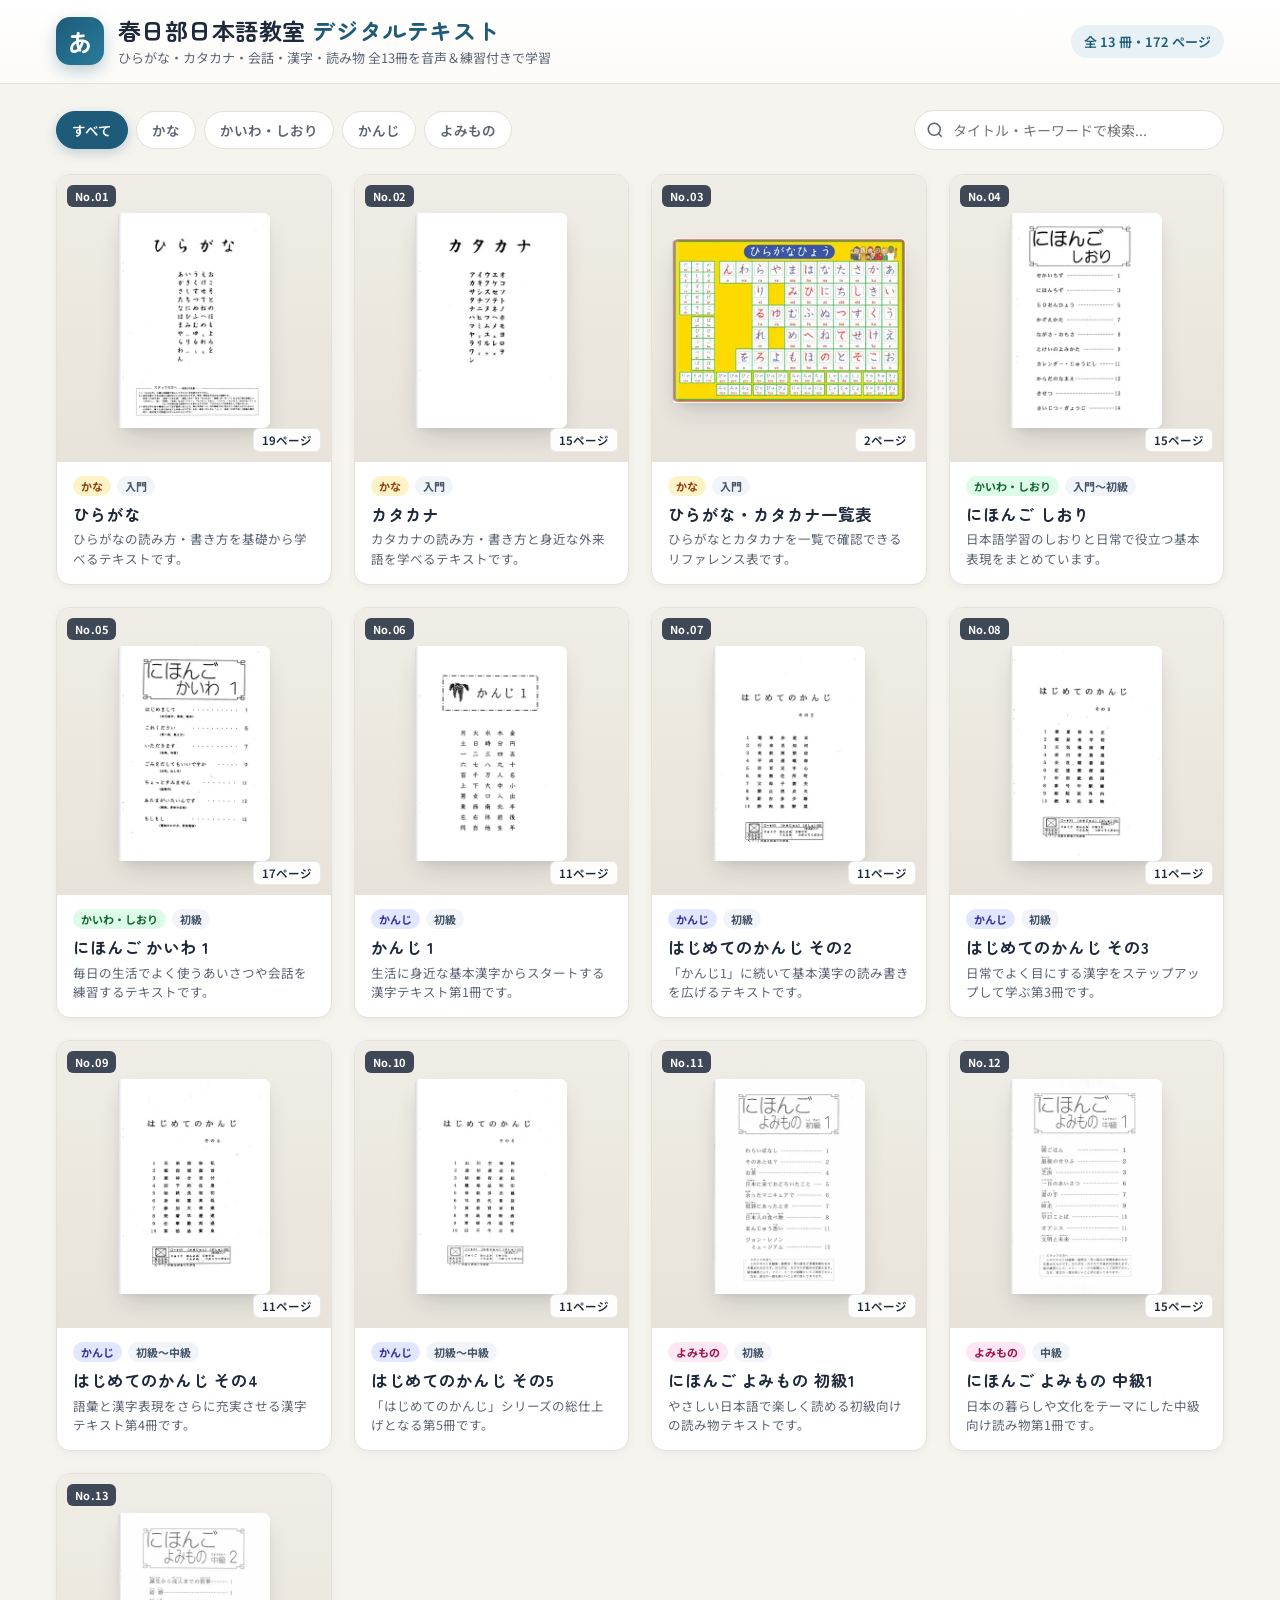
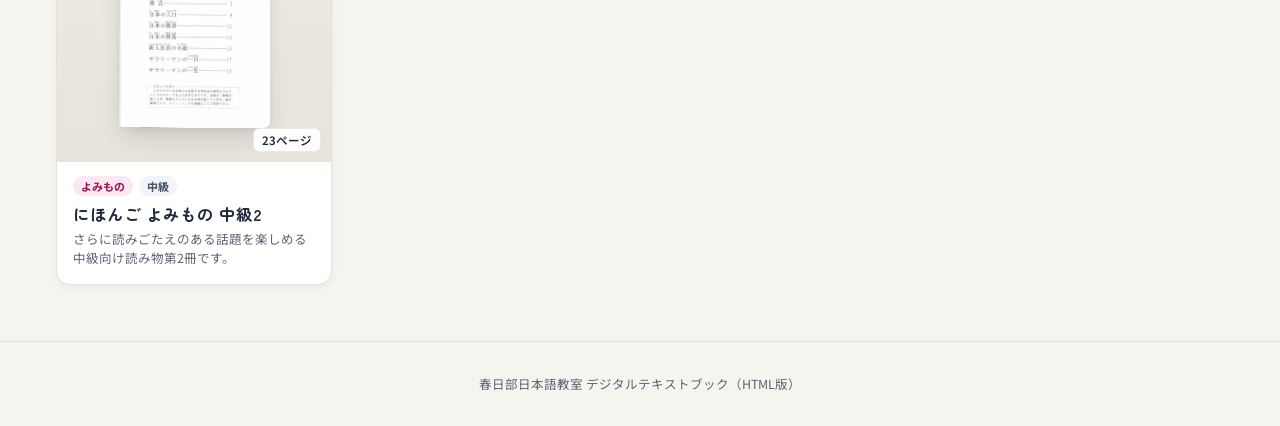
==== site/index.html @ 36ce1a69 "GCPデプロイ" ====
<!DOCTYPE html>
<html lang="ja">
<head>
  <meta charset="UTF-8" />
  <meta name="viewport" content="width=device-width, initial-scale=1.0, viewport-fit=cover" />
  <title>春日部日本語教室 デジタルテキストブック</title>
  <meta name="description" content="春日部日本語教室作成の日本語教材（ひらがな・カタカナ・会話・漢字・読み物）をブラウザでそのまま学べるインタラクティブHTMLデジタルテキストサイトです。" />
  <link rel="preconnect" href="https://fonts.googleapis.com" />
  <link rel="preconnect" href="https://fonts.gstatic.com" crossorigin />
  <link href="https://fonts.googleapis.com/css2?family=Noto+Sans+JP:wght@400;500;600;700&family=Zen+Maru+Gothic:wght@500;700&display=swap" rel="stylesheet" />
  <link rel="stylesheet" href="styles.css" />
</head>
<body>
  <div id="bookshelf-view" class="view">
    <header class="site-header">
      <div class="container header-inner">
        <div class="brand">
          <div class="brand-mark" aria-hidden="true">あ</div>
          <div class="brand-text">
            <h1>春日部日本語教室 <span class="accent">デジタルテキスト</span></h1>
            <p class="subtitle">ひらがな・カタカナ・会話・漢字・読み物 全13冊を音声＆練習付きで学習</p>
          </div>
        </div>
        <div class="header-actions">
          <div id="site-stats" class="stats-pill" aria-live="polite">読み込み中...</div>
        </div>
      </div>
    </header>

    <main class="container main-content">
      <!-- Continue Reading Banner -->
      <section id="continue-section" class="continue-section hidden" aria-label="つづきから読む">
        <div class="continue-card">
          <div class="continue-thumb-wrap">
            <img id="continue-thumb" alt="" />
          </div>
          <div class="continue-info">
            <span class="continue-label">つづきから学ぶ</span>
            <h2 id="continue-title"></h2>
            <p id="continue-meta"></p>
          </div>
          <a id="continue-btn" class="btn btn-primary" href="#">
            このページを開く
            <svg width="16" height="16" viewBox="0 0 24 24" fill="none" stroke="currentColor" stroke-width="2.2"><polyline points="9 18 15 12 9 6"/></svg>
          </a>
        </div>
      </section>

      <!-- Filter & Search Controls -->
      <section class="controls-bar" aria-label="テキストの絞り込みと検索">
        <div class="category-tabs" role="tablist" aria-label="カテゴリ">
          <button class="tab-btn active" role="tab" aria-selected="true" data-category="all">すべて</button>
          <button class="tab-btn" role="tab" aria-selected="false" data-category="kana">かな</button>
          <button class="tab-btn" role="tab" aria-selected="false" data-category="conversation">かいわ・しおり</button>
          <button class="tab-btn" role="tab" aria-selected="false" data-category="kanji">かんじ</button>
          <button class="tab-btn" role="tab" aria-selected="false" data-category="reading">よみもの</button>
        </div>
        <div class="search-box">
          <svg class="search-icon" width="18" height="18" viewBox="0 0 24 24" fill="none" stroke="currentColor" stroke-width="2"><circle cx="11" cy="11" r="8"/><line x1="21" y1="21" x2="16.65" y2="16.65"/></svg>
          <input id="search-input" type="search" placeholder="タイトル・キーワードで検索..." aria-label="テキストを検索" />
        </div>
      </section>

      <!-- Books Grid -->
      <section id="books-grid" class="books-grid" aria-label="テキスト一覧"></section>

      <div id="empty-state" class="empty-state hidden">
        <p>該当するテキストが見つかりませんでした。</p>
        <button id="reset-filter-btn" class="btn btn-outline" type="button">絞り込みをリセット</button>
      </div>
    </main>

    <footer class="site-footer">
      <div class="container">
        <p>春日部日本語教室 デジタルテキストブック（HTML版）</p>
      </div>
    </footer>
  </div>

  <script src="app.js"></script>
</body>
</html>
---- site/styles.css ----
/* =====================================================
   春日部日本語教室 デジタルテキストブック Stylesheet
   ===================================================== */

:root {
  --bg: #f6f4ef;
  --surface: #ffffff;
  --surface-soft: #fbfaf7;
  --ink: #1e293b;
  --ink-muted: #5b6474;
  --border: #e5e1d8;
  --primary: #1d5b79;
  --primary-hover: #164860;
  --primary-soft: #e7f1f6;
  --accent: #d97706;

  /* Category Colors */
  --cat-kana-bg: #fef3c7;
  --cat-kana-fg: #92400e;
  --cat-conv-bg: #dcfce7;
  --cat-conv-fg: #166534;
  --cat-kanji-bg: #e0e7ff;
  --cat-kanji-fg: #3730a3;
  --cat-read-bg: #fce7f3;
  --cat-read-fg: #9d174d;

  /* Reader */
  --reader-bg: #1e242b;
  --reader-bar: #151a20;
  --reader-border: #2c3540;
  --reader-fg: #f1f5f9;
  --reader-muted: #94a3b8;

  --radius-sm: 8px;
  --radius-md: 14px;
  --radius-lg: 20px;
  --shadow-sm: 0 2px 8px rgba(15, 23, 42, 0.05);
  --shadow-md: 0 10px 26px rgba(15, 23, 42, 0.09);
  --shadow-book: 0 12px 24px -6px rgba(15, 23, 42, 0.16), 0 4px 10px -4px rgba(15, 23, 42, 0.08);
}

*, *::before, *::after {
  box-sizing: border-box;
}

html, body {
  margin: 0;
  padding: 0;
  font-family: "Noto Sans JP", "Hiragino Sans", "Yu Gothic", system-ui, -apple-system, sans-serif;
  background: var(--bg);
  color: var(--ink);
  -webkit-font-smoothing: antialiased;
}

.hidden {
  display: none !important;
}

.container {
  max-width: 1200px;
  margin: 0 auto;
  padding: 0 20px;
}

/* ==================== HEADER ==================== */
.site-header {
  background: linear-gradient(180deg, #ffffff 0%, #fcfbf8 100%);
  border-bottom: 1px solid var(--border);
  position: sticky;
  top: 0;
  z-index: 30;
  backdrop-filter: blur(8px);
}

.header-inner {
  display: flex;
  align-items: center;
  justify-content: space-between;
  gap: 16px;
  padding-top: 16px;
  padding-bottom: 16px;
  flex-wrap: wrap;
}

.brand {
  display: flex;
  align-items: center;
  gap: 14px;
}

.brand-mark {
  width: 48px;
  height: 48px;
  border-radius: 14px;
  background: linear-gradient(135deg, var(--primary) 0%, #2a7b9b 100%);
  color: #ffffff;
  font-family: "Zen Maru Gothic", "Noto Sans JP", sans-serif;
  font-size: 24px;
  font-weight: 700;
  display: grid;
  place-items: center;
  box-shadow: 0 6px 16px rgba(29, 91, 121, 0.28);
  flex-shrink: 0;
}

.brand-text h1 {
  margin: 0;
  font-family: "Zen Maru Gothic", "Noto Sans JP", sans-serif;
  font-size: clamp(18px, 2.5vw, 23px);
  font-weight: 700;
  letter-spacing: 0.02em;
  line-height: 1.3;
}

.brand-text h1 .accent {
  color: var(--primary);
}

.brand-text .subtitle {
  margin: 2px 0 0;
  font-size: 13px;
  color: var(--ink-muted);
}

.header-actions {
  display: flex;
  align-items: center;
  gap: 10px;
  flex-wrap: wrap;
}

.stats-pill {
  font-size: 13px;
  font-weight: 600;
  color: var(--primary);
  background: var(--primary-soft);
  padding: 7px 13px;
  border-radius: 999px;
}

/* ==================== BUTTONS ==================== */
.btn {
  display: inline-flex;
  align-items: center;
  justify-content: center;
  gap: 6px;
  font-family: inherit;
  font-size: 13.5px;
  font-weight: 600;
  padding: 9px 15px;
  border-radius: 10px;
  border: 1px solid transparent;
  cursor: pointer;
  text-decoration: none;
  transition: all 0.16s ease;
  white-space: nowrap;
}

.btn-primary {
  background: var(--primary);
  color: #fff;
}

.btn-primary:hover {
  background: var(--primary-hover);
  transform: translateY(-1px);
}

.btn-outline {
  background: #fff;
  color: var(--ink);
  border-color: var(--border);
}

.btn-outline:hover {
  border-color: var(--primary);
  color: var(--primary);
  background: var(--primary-soft);
}

/* ==================== MAIN & CONTINUE ==================== */
.main-content {
  padding-top: 26px;
  padding-bottom: 56px;
}

.continue-section {
  margin-bottom: 24px;
}

.continue-card {
  display: flex;
  align-items: center;
  gap: 18px;
  background: var(--surface);
  border: 1px solid var(--border);
  border-left: 5px solid var(--primary);
  border-radius: var(--radius-md);
  padding: 14px 18px;
  box-shadow: var(--shadow-sm);
}

.continue-thumb-wrap {
  width: 56px;
  height: 74px;
  border-radius: 6px;
  overflow: hidden;
  background: #eee;
  flex-shrink: 0;
  border: 1px solid var(--border);
}

.continue-thumb-wrap img {
  width: 100%;
  height: 100%;
  object-fit: cover;
}

.continue-info {
  flex: 1;
  min-width: 0;
}

.continue-label {
  display: inline-block;
  font-size: 11px;
  font-weight: 700;
  color: var(--primary);
  background: var(--primary-soft);
  padding: 2px 8px;
  border-radius: 999px;
  margin-bottom: 4px;
}

.continue-info h2 {
  margin: 0;
  font-size: 17px;
  white-space: nowrap;
  overflow: hidden;
  text-overflow: ellipsis;
}

.continue-info p {
  margin: 3px 0 0;
  font-size: 13px;
  color: var(--ink-muted);
}

/* ==================== CONTROLS BAR ==================== */
.controls-bar {
  display: flex;
  align-items: center;
  justify-content: space-between;
  gap: 14px;
  margin-bottom: 24px;
  flex-wrap: wrap;
}

.category-tabs {
  display: flex;
  align-items: center;
  gap: 8px;
  flex-wrap: wrap;
}

.tab-btn {
  font-family: inherit;
  font-size: 13.5px;
  font-weight: 600;
  color: var(--ink-muted);
  background: var(--surface);
  border: 1px solid var(--border);
  padding: 8px 15px;
  border-radius: 999px;
  cursor: pointer;
  transition: all 0.16s ease;
}

.tab-btn:hover {
  border-color: var(--primary);
  color: var(--primary);
}

.tab-btn.active {
  background: var(--primary);
  border-color: var(--primary);
  color: #fff;
  box-shadow: 0 4px 12px rgba(29, 91, 121, 0.24);
}

.search-box {
  position: relative;
  min-width: 240px;
  flex: 0 1 310px;
}

.search-icon {
  position: absolute;
  left: 12px;
  top: 50%;
  transform: translateY(-50%);
  color: var(--ink-muted);
  pointer-events: none;
}

.search-box input {
  width: 100%;
  font-family: inherit;
  font-size: 14px;
  padding: 9px 14px 9px 38px;
  border-radius: 999px;
  border: 1px solid var(--border);
  background: var(--surface);
  color: var(--ink);
  outline: none;
  transition: border-color 0.16s ease, box-shadow 0.16s ease;
}

.search-box input:focus {
  border-color: var(--primary);
  box-shadow: 0 0 0 3px rgba(29, 91, 121, 0.14);
}

/* ==================== BOOKS GRID ==================== */
.books-grid {
  display: grid;
  grid-template-columns: repeat(auto-fill, minmax(235px, 1fr));
  gap: 22px;
}

.book-card {
  background: var(--surface);
  border: 1px solid var(--border);
  border-radius: var(--radius-md);
  overflow: hidden;
  display: flex;
  flex-direction: column;
  cursor: pointer;
  transition: transform 0.2s ease, box-shadow 0.2s ease, border-color 0.2s ease;
  box-shadow: var(--shadow-sm);
  text-align: left;
  padding: 0;
  font-family: inherit;
  color: inherit;
}

.book-card:hover {
  transform: translateY(-4px);
  box-shadow: var(--shadow-md);
  border-color: #c8d7e0;
}

.book-cover-area {
  position: relative;
  background: linear-gradient(180deg, #f0ede6 0%, #e7e3da 100%);
  padding: 18px 20px 14px;
  display: flex;
  justify-content: center;
  align-items: center;
  aspect-ratio: 4 / 4.2;
  overflow: hidden;
}

.book-cover-frame {
  position: relative;
  max-height: 100%;
  max-width: 100%;
  border-radius: 4px 7px 7px 4px;
  overflow: hidden;
  box-shadow: var(--shadow-book);
  background: #fff;
  transition: transform 0.25s ease;
}

.book-card:hover .book-cover-frame {
  transform: scale(1.03);
}

/* Subtle book spine highlight */
.book-cover-frame::before {
  content: "";
  position: absolute;
  inset: 0 auto 0 0;
  width: 8px;
  background: linear-gradient(90deg, rgba(0,0,0,0.16) 0%, rgba(255,255,255,0.22) 45%, rgba(0,0,0,0) 100%);
  pointer-events: none;
  z-index: 2;
}

.book-cover-frame img {
  display: block;
  max-height: 215px;
  max-width: 100%;
  width: auto;
  height: auto;
  object-fit: contain;
}

.book-number-badge {
  position: absolute;
  top: 10px;
  left: 10px;
  background: rgba(30, 41, 59, 0.84);
  color: #fff;
  font-size: 11px;
  font-weight: 700;
  padding: 3px 8px;
  border-radius: 6px;
  letter-spacing: 0.04em;
  z-index: 3;
}

.book-html-badge {
  position: absolute;
  top: 10px;
  right: 10px;
  background: var(--primary);
  color: #fff;
  font-size: 11px;
  font-weight: 700;
  padding: 3px 9px;
  border-radius: 999px;
  z-index: 3;
  box-shadow: 0 2px 8px rgba(29, 91, 121, 0.35);
}

.book-card-actions {
  display: flex;
  gap: 8px;
  margin-top: 12px;
}

.card-action-btn {
  flex: 1;
  text-align: center;
  font-family: inherit;
  font-size: 12px;
  font-weight: 700;
  padding: 7px 8px;
  border-radius: 8px;
  border: 1px solid var(--border);
  background: #fff;
  color: var(--ink);
  text-decoration: none;
  cursor: pointer;
  transition: all 0.14s ease;
}

.card-action-btn:hover {
  border-color: var(--primary);
  color: var(--primary);
}

.card-action-btn.primary {
  background: var(--primary);
  border-color: var(--primary);
  color: #fff;
}

.card-action-btn.primary:hover {
  background: var(--primary-hover);
  color: #fff;
}

.book-pages-badge {
  position: absolute;
  bottom: 10px;
  right: 10px;
  background: rgba(255, 255, 255, 0.92);
  color: var(--ink);
  font-size: 11.5px;
  font-weight: 600;
  padding: 3px 8px;
  border-radius: 6px;
  border: 1px solid rgba(0, 0, 0, 0.08);
  z-index: 3;
}

.book-meta {
  padding: 14px 16px 16px;
  display: flex;
  flex-direction: column;
  flex: 1;
}

.book-tags {
  display: flex;
  align-items: center;
  gap: 6px;
  margin-bottom: 7px;
  flex-wrap: wrap;
}

.tag {
  font-size: 11px;
  font-weight: 700;
  padding: 2px 8px;
  border-radius: 999px;
}

.tag-kana { background: var(--cat-kana-bg); color: var(--cat-kana-fg); }
.tag-conversation { background: var(--cat-conv-bg); color: var(--cat-conv-fg); }
.tag-kanji { background: var(--cat-kanji-bg); color: var(--cat-kanji-fg); }
.tag-reading { background: var(--cat-read-bg); color: var(--cat-read-fg); }

.tag-level {
  background: #f1f5f9;
  color: #475569;
}

.book-title {
  margin: 0 0 4px;
  font-family: "Zen Maru Gothic", "Noto Sans JP", sans-serif;
  font-size: 16.5px;
  font-weight: 700;
  line-height: 1.35;
}

.book-desc {
  margin: 0;
  font-size: 12.5px;
  color: var(--ink-muted);
  line-height: 1.55;
  flex: 1;
}

.book-progress-wrap {
  margin-top: 12px;
}

.book-progress-text {
  display: flex;
  justify-content: space-between;
  font-size: 11px;
  color: var(--ink-muted);
  margin-bottom: 4px;
}

.book-progress-bar {
  height: 5px;
  background: #eceae4;
  border-radius: 999px;
  overflow: hidden;
}

.book-progress-fill {
  height: 100%;
  background: var(--primary);
  border-radius: 999px;
}

.empty-state {
  text-align: center;
  padding: 56px 20px;
  color: var(--ink-muted);
}

.site-footer {
  border-top: 1px solid var(--border);
  padding: 20px 0;
  text-align: center;
  font-size: 12.5px;
  color: var(--ink-muted);
}

/* ==================== READER VIEW ==================== */
#reader-view {
  position: fixed;
  inset: 0;
  display: flex;
  flex-direction: column;
  background: var(--reader-bg);
  color: var(--reader-fg);
  z-index: 100;
}

.reader-toolbar {
  height: 56px;
  background: var(--reader-bar);
  border-bottom: 1px solid var(--reader-border);
  display: flex;
  align-items: center;
  justify-content: space-between;
  padding: 0 12px;
  gap: 10px;
  flex-shrink: 0;
}

.toolbar-left, .toolbar-center, .toolbar-right {
  display: flex;
  align-items: center;
  gap: 8px;
}

.toolbar-left {
  min-width: 0;
  flex: 1;
}

.reader-book-info {
  display: flex;
  align-items: center;
  gap: 10px;
  min-width: 0;
}

.reader-book-info h2 {
  margin: 0;
  font-size: 15px;
  font-weight: 600;
  white-space: nowrap;
  overflow: hidden;
  text-overflow: ellipsis;
}

.page-badge {
  font-size: 12px;
  font-weight: 600;
  color: #cbd5e1;
  background: #252e38;
  padding: 3px 9px;
  border-radius: 999px;
  white-space: nowrap;
}

.tool-group {
  display: flex;
  align-items: center;
  background: #202832;
  border: 1px solid var(--reader-border);
  border-radius: 9px;
  padding: 2px;
  gap: 2px;
}

.icon-btn {
  display: inline-flex;
  align-items: center;
  justify-content: center;
  gap: 5px;
  background: transparent;
  border: none;
  color: var(--reader-fg);
  font-family: inherit;
  font-size: 12.5px;
  font-weight: 500;
  padding: 6px 9px;
  border-radius: 7px;
  cursor: pointer;
  text-decoration: none;
  transition: background 0.15s ease, color 0.15s ease;
  white-space: nowrap;
}

.icon-btn:hover {
  background: rgba(255, 255, 255, 0.1);
}

.icon-btn.active {
  background: var(--primary);
  color: #fff;
}

.icon-btn.bookmarked svg {
  fill: #f59e0b;
  stroke: #f59e0b;
}

.zoom-value {
  min-width: 52px;
  font-variant-numeric: tabular-nums;
}

/* Drawing Sub-toolbar */
.draw-toolbar {
  background: #1a212a;
  border-bottom: 1px solid var(--reader-border);
  padding: 7px 14px;
  display: flex;
  align-items: center;
  justify-content: center;
  gap: 8px;
  flex-wrap: wrap;
  flex-shrink: 0;
}

.draw-color-btn, .draw-action-btn {
  display: inline-flex;
  align-items: center;
  gap: 6px;
  background: #26303c;
  color: #e2e8f0;
  border: 1px solid transparent;
  font-family: inherit;
  font-size: 12.5px;
  font-weight: 600;
  padding: 5px 11px;
  border-radius: 999px;
  cursor: pointer;
}

.draw-color-btn.active {
  border-color: #fff;
  background: #334155;
}

.draw-action-btn:hover, .draw-color-btn:hover {
  background: #334155;
}

.draw-action-btn.danger:hover {
  background: #991b1b;
}

.swatch {
  width: 12px;
  height: 12px;
  border-radius: 50%;
  display: inline-block;
}

.draw-divider {
  width: 1px;
  height: 18px;
  background: var(--reader-border);
  margin: 0 4px;
}

/* Reader Body */
.reader-body {
  flex: 1;
  min-height: 0;
  display: flex;
  position: relative;
}

/* Thumbnail Sidebar */
.thumbs-sidebar {
  width: 220px;
  background: #171d24;
  border-right: 1px solid var(--reader-border);
  display: flex;
  flex-direction: column;
  flex-shrink: 0;
  z-index: 15;
}

.sidebar-header {
  display: flex;
  align-items: center;
  justify-content: space-between;
  padding: 10px 12px;
  border-bottom: 1px solid var(--reader-border);
  font-size: 13px;
  font-weight: 600;
}

.thumbs-list {
  flex: 1;
  overflow-y: auto;
  padding: 10px;
  display: grid;
  grid-template-columns: 1fr 1fr;
  gap: 10px;
  align-content: start;
}

.thumb-item {
  background: #222a34;
  border: 2px solid transparent;
  border-radius: 8px;
  padding: 5px;
  cursor: pointer;
  display: flex;
  flex-direction: column;
  align-items: center;
  gap: 4px;
  position: relative;
  color: var(--reader-muted);
  font-family: inherit;
}

.thumb-item:hover {
  border-color: #475569;
}

.thumb-item.active {
  border-color: #38bdf8;
  background: #1e3a5f;
  color: #fff;
}

.thumb-item img {
  width: 100%;
  border-radius: 4px;
  background: #fff;
  display: block;
}

.thumb-item span {
  font-size: 11px;
  font-weight: 600;
}

.thumb-bookmark-dot {
  position: absolute;
  top: 4px;
  right: 4px;
  width: 9px;
  height: 9px;
  border-radius: 50%;
  background: #f59e0b;
  box-shadow: 0 0 0 2px #171d24;
}

/* Main Stage */
.reader-stage {
  flex: 1;
  min-width: 0;
  position: relative;
  display: flex;
  align-items: stretch;
  justify-content: center;
  overflow: hidden;
}

.page-viewport {
  flex: 1;
  overflow: auto;
  display: flex;
  align-items: center;
  justify-content: center;
  padding: 18px 64px;
}

.page-spread {
  display: flex;
  align-items: center;
  justify-content: center;
  gap: 10px;
  transform-origin: center center;
  transition: transform 0.14s ease;
}

.page-sheet {
  position: relative;
  background: #ffffff;
  border-radius: 4px;
  box-shadow: 0 14px 40px rgba(0, 0, 0, 0.45);
  overflow: hidden;
  line-height: 0;
}

.page-sheet img {
  display: block;
  max-height: calc(100vh - 148px);
  max-width: calc(100vw - 148px);
  width: auto;
  height: auto;
  user-select: none;
  -webkit-user-drag: none;
}

.page-spread.spread-mode .page-sheet img {
  max-width: calc((100vw - 170px) / 2);
}

.page-sheet canvas.draw-layer {
  position: absolute;
  inset: 0;
  width: 100%;
  height: 100%;
  pointer-events: none;
  touch-action: none;
}

.page-sheet canvas.draw-layer.drawing-active {
  pointer-events: auto;
  cursor: crosshair;
}

/* Floating Prev/Next Navigation */
.stage-nav {
  position: absolute;
  top: 50%;
  transform: translateY(-50%);
  width: 46px;
  height: 72px;
  border-radius: 12px;
  border: 1px solid rgba(255, 255, 255, 0.12);
  background: rgba(15, 23, 42, 0.56);
  color: #fff;
  display: grid;
  place-items: center;
  cursor: pointer;
  z-index: 10;
  transition: background 0.15s ease, opacity 0.15s ease;
}

.stage-nav:hover:not(:disabled) {
  background: rgba(29, 91, 121, 0.88);
}

.stage-nav:disabled {
  opacity: 0.22;
  cursor: default;
}

.stage-nav-left { left: 12px; }
.stage-nav-right { right: 12px; }

/* Reader Footer */
.reader-footer {
  height: 52px;
  background: var(--reader-bar);
  border-top: 1px solid var(--reader-border);
  display: flex;
  align-items: center;
  justify-content: space-between;
  padding: 0 16px;
  gap: 16px;
  flex-shrink: 0;
}

.scrubber-wrap {
  flex: 1;
  display: flex;
  align-items: center;
  gap: 12px;
}

.page-slider {
  flex: 1;
  accent-color: #38bdf8;
  cursor: pointer;
}

.footer-btn {
  background: #242e3a;
  color: #e2e8f0;
  border: 1px solid var(--reader-border);
  border-radius: 7px;
  padding: 5px 12px;
  font-family: inherit;
  font-size: 12.5px;
  font-weight: 600;
  cursor: pointer;
}

.footer-btn:hover:not(:disabled) {
  background: var(--primary);
  border-color: var(--primary);
}

.footer-btn:disabled {
  opacity: 0.35;
  cursor: default;
}

.page-jump-wrap {
  display: flex;
  align-items: center;
  gap: 6px;
  font-size: 13px;
  color: var(--reader-muted);
}

.page-input {
  width: 54px;
  background: #202832;
  color: #fff;
  border: 1px solid var(--reader-border);
  border-radius: 6px;
  padding: 4px 6px;
  text-align: center;
  font-family: inherit;
  font-size: 13px;
}

/* ==================== RESPONSIVE (PORTRAIT & LANDSCAPE) ==================== */
.container {
  padding-left: max(16px, env(safe-area-inset-left));
  padding-right: max(16px, env(safe-area-inset-right));
}

@media (max-width: 860px) {
  .header-inner {
    padding-top: 12px;
    padding-bottom: 12px;
    gap: 10px;
  }
  .brand-mark {
    width: 40px;
    height: 40px;
    font-size: 20px;
    border-radius: 11px;
  }
  .controls-bar {
    flex-direction: column;
    align-items: stretch;
    gap: 10px;
  }
  .category-tabs {
    flex-wrap: nowrap;
    overflow-x: auto;
    -webkit-overflow-scrolling: touch;
    padding-bottom: 4px;
    scrollbar-width: none;
  }
  .category-tabs::-webkit-scrollbar {
    display: none;
  }
  .tab-btn {
    flex-shrink: 0;
  }
  .search-box {
    min-width: 0;
    flex: 1 1 auto;
    width: 100%;
  }
}

@media (max-width: 600px) {
  .brand-text .subtitle {
    display: none;
  }
  .continue-card {
    flex-wrap: wrap;
    gap: 12px;
    padding: 12px 14px;
  }
  .continue-card .btn {
    width: 100%;
  }
  .books-grid {
    grid-template-columns: repeat(2, minmax(0, 1fr));
    gap: 12px;
  }
  .book-cover-area {
    padding: 12px 12px 10px;
    aspect-ratio: 4 / 4.1;
  }
  .book-cover-frame img {
    max-height: 145px;
  }
  .book-meta {
    padding: 10px 11px 12px;
  }
  .book-title {
    font-size: 14.5px;
  }
  .book-desc {
    font-size: 11.5px;
    display: -webkit-box;
    -webkit-line-clamp: 2;
    -webkit-box-orient: vertical;
    overflow: hidden;
  }
}

/* Mobile Landscape: maximize vertical space */
@media (orientation: landscape) and (max-height: 520px) {
  .site-header {
    position: static;
  }
  .header-inner {
    padding-top: 8px;
    padding-bottom: 8px;
  }
  .brand-text .subtitle {
    display: none;
  }
  .main-content {
    padding-top: 14px;
    padding-bottom: 28px;
  }
  .books-grid {
    grid-template-columns: repeat(auto-fill, minmax(170px, 1fr));
    gap: 12px;
  }
  .book-cover-frame img {
    max-height: 130px;
  }
}
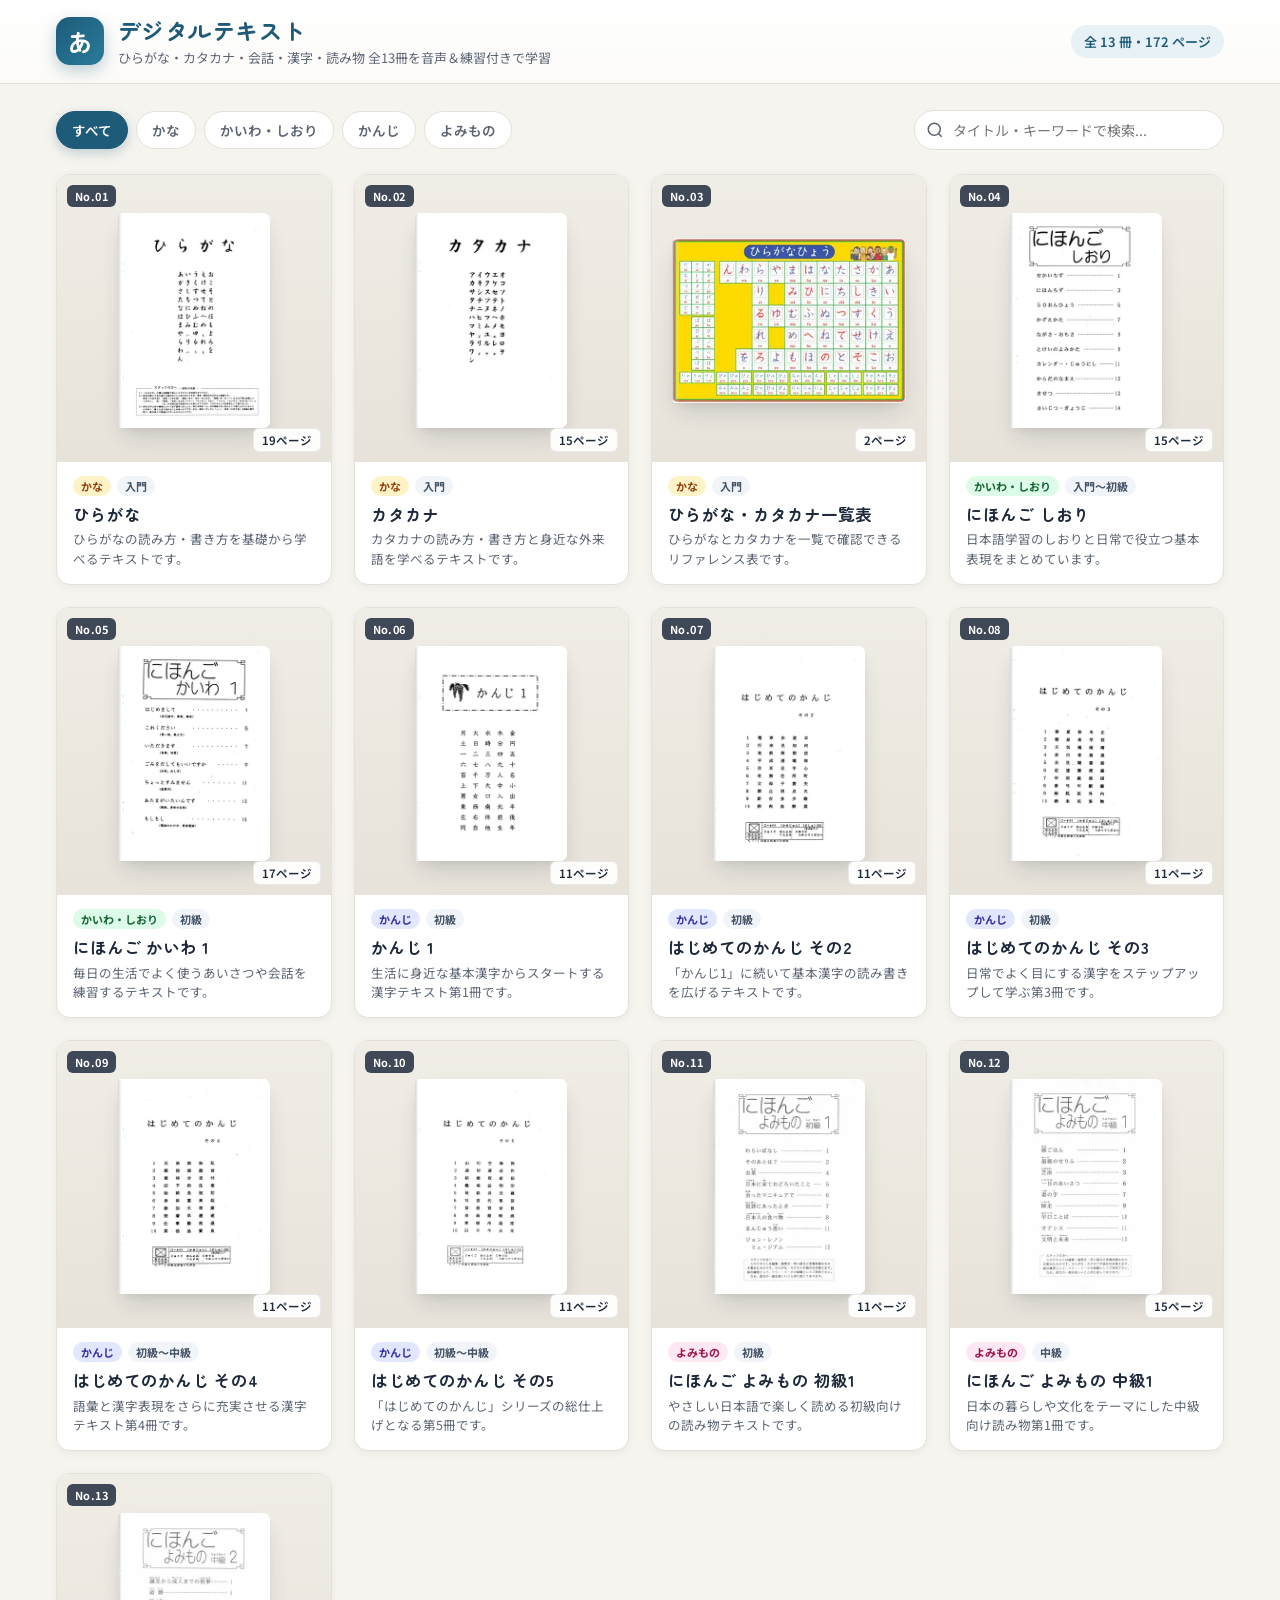
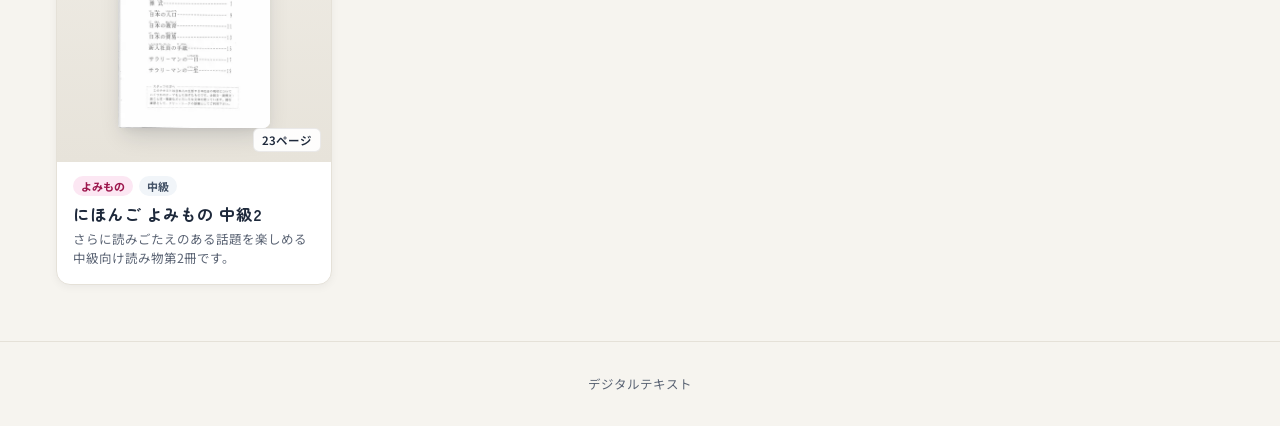
==== commit 0302d383: "名刺変更" ====
--- a/site/index.html
+++ b/site/index.html
@@ -3,8 +3,8 @@
 <head>
   <meta charset="UTF-8" />
   <meta name="viewport" content="width=device-width, initial-scale=1.0, viewport-fit=cover" />
-  <title>春日部日本語教室 デジタルテキストブック</title>
-  <meta name="description" content="春日部日本語教室作成の日本語教材（ひらがな・カタカナ・会話・漢字・読み物）をブラウザでそのまま学べるインタラクティブHTMLデジタルテキストサイトです。" />
+  <title>デジタルテキスト</title>
+  <meta name="description" content="日本語教材（ひらがな・カタカナ・会話・漢字・読み物）をブラウザでそのまま学べるインタラクティブHTMLデジタルテキストサイトです。" />
   <link rel="preconnect" href="https://fonts.googleapis.com" />
   <link rel="preconnect" href="https://fonts.gstatic.com" crossorigin />
   <link href="https://fonts.googleapis.com/css2?family=Noto+Sans+JP:wght@400;500;600;700&family=Zen+Maru+Gothic:wght@500;700&display=swap" rel="stylesheet" />
@@ -17,7 +17,7 @@
         <div class="brand">
           <div class="brand-mark" aria-hidden="true">あ</div>
           <div class="brand-text">
-            <h1>春日部日本語教室 <span class="accent">デジタルテキスト</span></h1>
+            <h1><span class="accent">デジタルテキスト</span></h1>
             <p class="subtitle">ひらがな・カタカナ・会話・漢字・読み物 全13冊を音声＆練習付きで学習</p>
           </div>
         </div>
@@ -72,7 +72,7 @@
 
     <footer class="site-footer">
       <div class="container">
-        <p>春日部日本語教室 デジタルテキストブック（HTML版）</p>
+        <p>デジタルテキスト</p>
       </div>
     </footer>
   </div>
--- a/site/styles.css
+++ b/site/styles.css
@@ -1,5 +1,5 @@
 /* =====================================================
-   春日部日本語教室 デジタルテキストブック Stylesheet
+   デジタルテキスト Stylesheet
    ===================================================== */
 
 :root {
